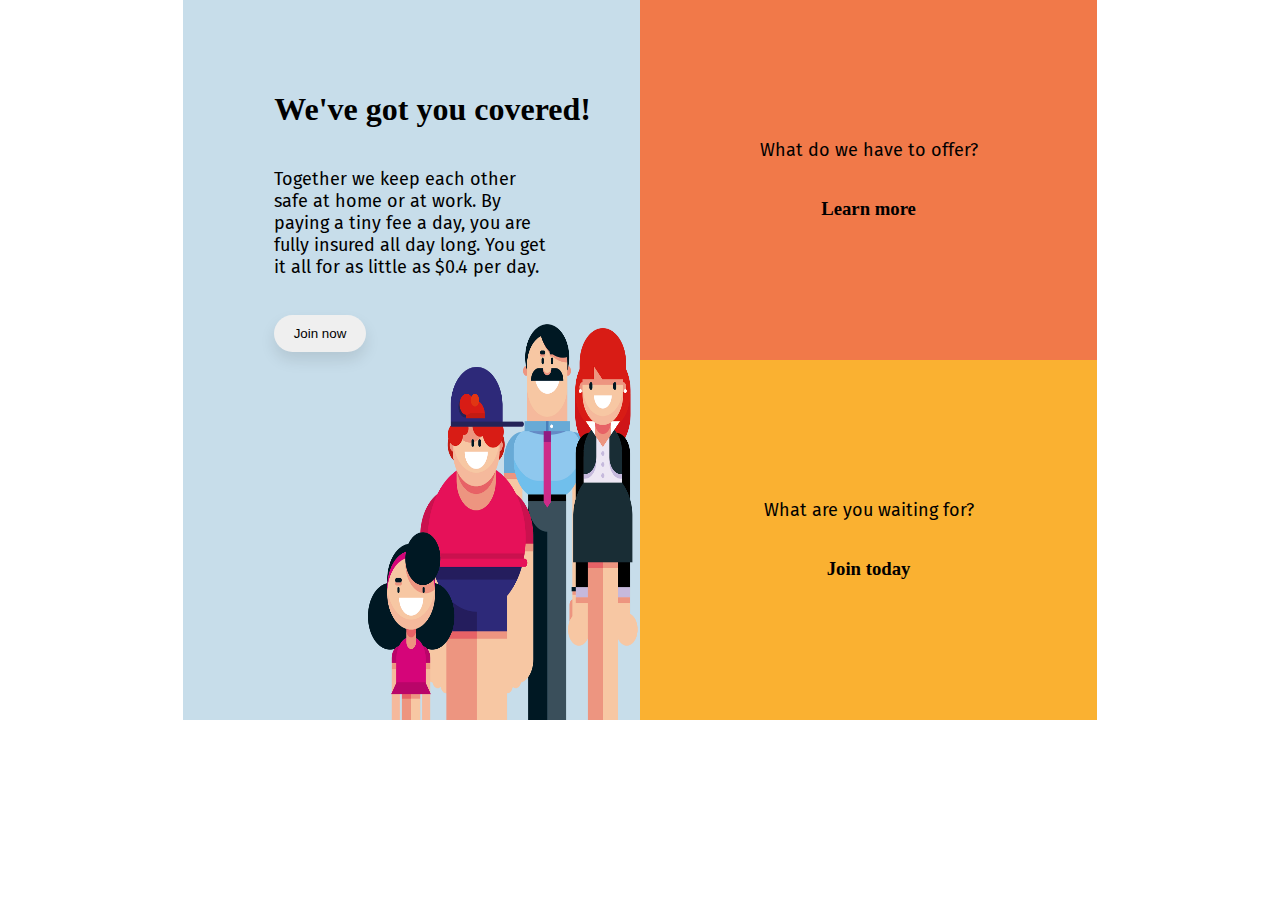
==== index.html @ a1f6c9e5 "First page done" ====
<!DOCTYPE html>
<html lang="en">
  <head>
    <meta charset="UTF-8" />
    <meta name="viewport" content="width=device-width, initial-scale=1.0" />
    <title>Document</title>
    <link rel="stylesheet" href="css/style.css" />
    <link rel="preconnect" href="https://fonts.googleapis.com" />
    <link rel="preconnect" href="https://fonts.gstatic.com" crossorigin />
    <link
      href="https://fonts.googleapis.com/css2?family=Fira+Sans&family=Frank+Ruhl+Libre&display=swap"
      rel="stylesheet"
    />
  </head>
  <body>
    <main>
      <header>
        <div class="header-left">
          <h1>We've got you covered!</h1>
          <p>
            Together we keep each other safe at home or at work. By paying a
            tiny fee a day, you are fully insured all day long. You get it all
            for as little as <span>$0.4 per day.</span>
          </p>
          <button>Join now</button>
        </div>
        <span class="header-right">
          <div class="header-item-right-top">
            <p>What do we have to offer?</p>
            <h3>Learn more</h3>
          </div>
          <div class="header-item-right-bottom">
            <p>What are you waiting for?</p>
            <h3>Join today</h3>
          </div>
        </span>
      </header>
    </main>
  </body>
</html>
---- css/style.css ----
html body {
  margin: 0;
  padding: 0;
}
h1 h3 {
  font-family: "Frank Ruhl Libre", serif;
  font-size: 40px;
}

p {
  font-family: "Fira Sans", sans-serif;
  font-size: 18px;
}

main {
  display: grid;
  grid-template-columns: 1fr 5fr 1fr;
  grid-template-areas:
    "header header header"
    "... nav ..."
    "... join ..."
    "... info ..."
    "... how ..."
    "... footer ...";
}

header {
  display: flex;
  flex-direction: row;
  grid-area: header;
  grid-column-start: 2;
  grid-column-end: 2;
  height: 80vh;
}

.header-left {
  display: flex;
  flex-direction: column;
  align-items: flex-start;
  height: 100%;
  width: 50%;
  background-color: #c7ddea;
  text-align: left;
  background-image: url(assets/family.png);
  background-size: 60% 55%;
  background-repeat: no-repeat;
  background-position: right bottom;
}

.header-left h1 {
  margin-top: 20%;
  margin-left: 20%;
}

.header-left p {
  margin-left: 20%;
  margin-right: 20%;
}

.header-left button {
  padding: 0.7rem;
  width: 20%;
  border-radius: 20px;
  margin-left: 20%;
  margin-top: 1.2rem;
  border: none;
  box-shadow: 0px 8px 15px rgba(0, 0, 0, 0.1);
}

.header-right {
  display: flex;
  flex-direction: column;
  height: 100%;
  width: 50%;
  text-align: center;
}
.header-item-right-top {
  display: flex;
  flex-direction: column;
  justify-content: center;
  height: 50%;
  background-color: #f17949;
}

.header-item-right-bottom {
  display: flex;
  flex-direction: column;
  justify-content: center;
  height: 50%;
  background-color: #fab131;
}
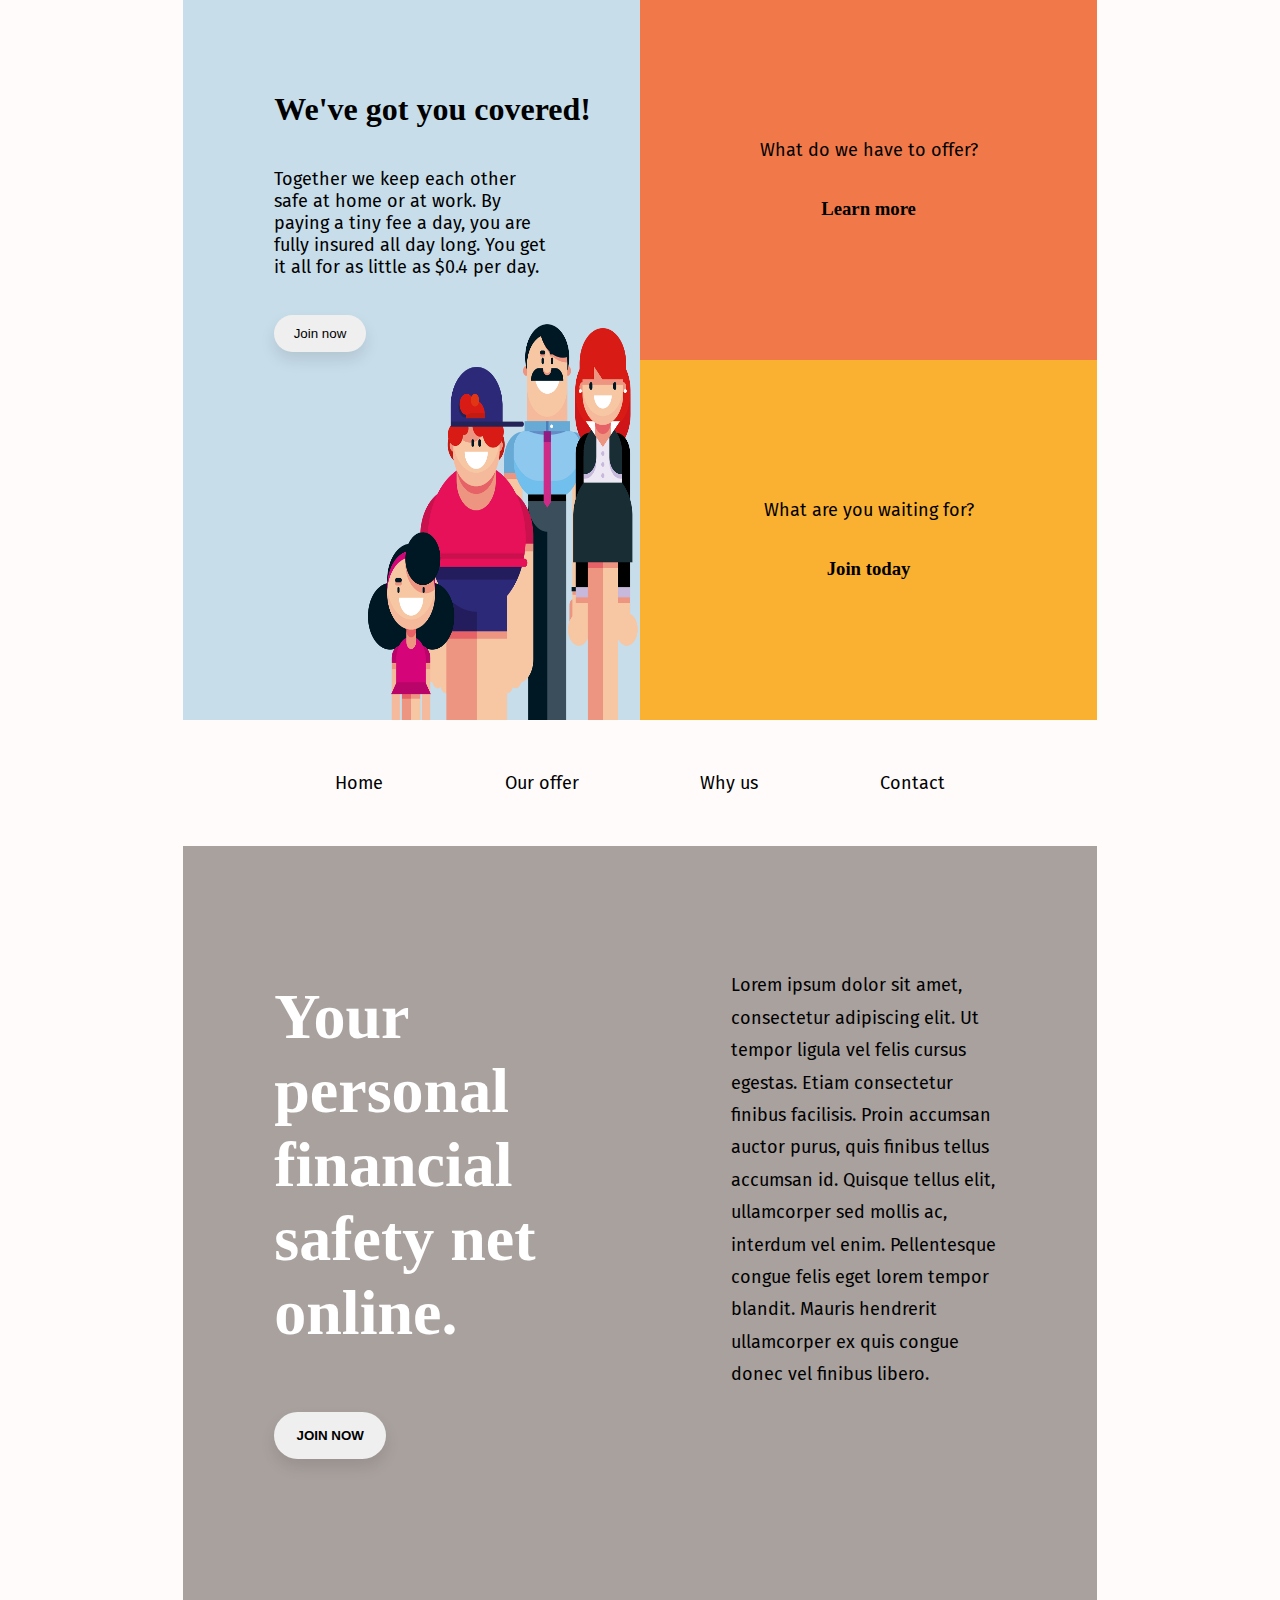
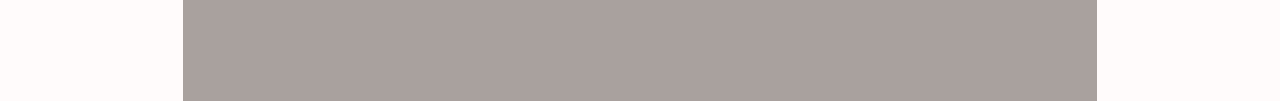
==== commit 81379d32: "started on the join now page with information" ====
--- a/index.html
+++ b/index.html
@@ -35,6 +35,28 @@
           </div>
         </span>
       </header>
+      <nav>
+        <a href="#">Home</a>
+        <a href="#">Our offer</a>
+        <a href="#">Why us</a>
+        <a href="#">Contact</a>
+      </nav>
+      <section class="join-now">
+        <div class="join-now-text-box">
+          <h1>Your personal financial safety net online.</h1>
+          <button><b>JOIN NOW</b></button>
+        </div>
+        <div class="join-now-text-box">
+          <p>
+            Lorem ipsum dolor sit amet, consectetur adipiscing elit. Ut tempor
+            ligula vel felis cursus egestas. Etiam consectetur finibus
+            facilisis. Proin accumsan auctor purus, quis finibus tellus accumsan
+            id. Quisque tellus elit, ullamcorper sed mollis ac, interdum vel
+            enim. Pellentesque congue felis eget lorem tempor blandit. Mauris
+            hendrerit ullamcorper ex quis congue donec vel finibus libero.
+          </p>
+        </div>
+      </section>
     </main>
   </body>
 </html>
--- a/css/style.css
+++ b/css/style.css
@@ -1,7 +1,9 @@
 html body {
   margin: 0;
   padding: 0;
+  background-color: #fffbfb;
 }
+
 h1 h3 {
   font-family: "Frank Ruhl Libre", serif;
   font-size: 40px;
@@ -17,11 +19,11 @@
   grid-template-columns: 1fr 5fr 1fr;
   grid-template-areas:
     "header header header"
-    "... nav ..."
-    "... join ..."
-    "... info ..."
-    "... how ..."
-    "... footer ...";
+    "nav nav nav"
+    "join join join"
+    "info info info"
+    "instructions instructions instructions"
+    "footer footer footer";
 }
 
 header {
@@ -89,3 +91,61 @@
   height: 50%;
   background-color: #fab131;
 }
+
+nav {
+  display: flex;
+  flex-direction: row;
+  grid-area: nav;
+  grid-column-start: 2;
+  grid-column-end: 2;
+  height: 14vh;
+  justify-content: space-around;
+  align-items: center;
+  padding-left: 10%;
+  padding-right: 10%;
+}
+
+nav a {
+  text-decoration: none;
+  font-family: "Fira Sans", sans-serif;
+  font-size: 18px;
+  color: black;
+}
+
+.join-now {
+  display: flex;
+  flex-direction: row;
+  grid-area: join;
+  grid-column-start: 2;
+  grid-column-end: 2;
+  height: 95vh;
+  background-color: #a9a19e;
+}
+
+.join-now-text-box {
+  width: 50%;
+  margin-top: 10%;
+  margin-left: 10%;
+  margin-right: 5%;
+  align-items: flex-start;
+}
+
+.join-now-text-box h1 {
+  color: white;
+  font-size: 64px;
+}
+
+.join-now-text-box p {
+  margin-right: 15%;
+  margin-top: 10%;
+  line-height: 1.8;
+}
+
+.join-now-text-box button {
+  padding: 1rem;
+  width: 35%;
+  border-radius: 1.5rem;
+  margin-top: 1.2rem;
+  border: none;
+  box-shadow: 0px 8px 15px rgba(0, 0, 0, 0.1);
+}
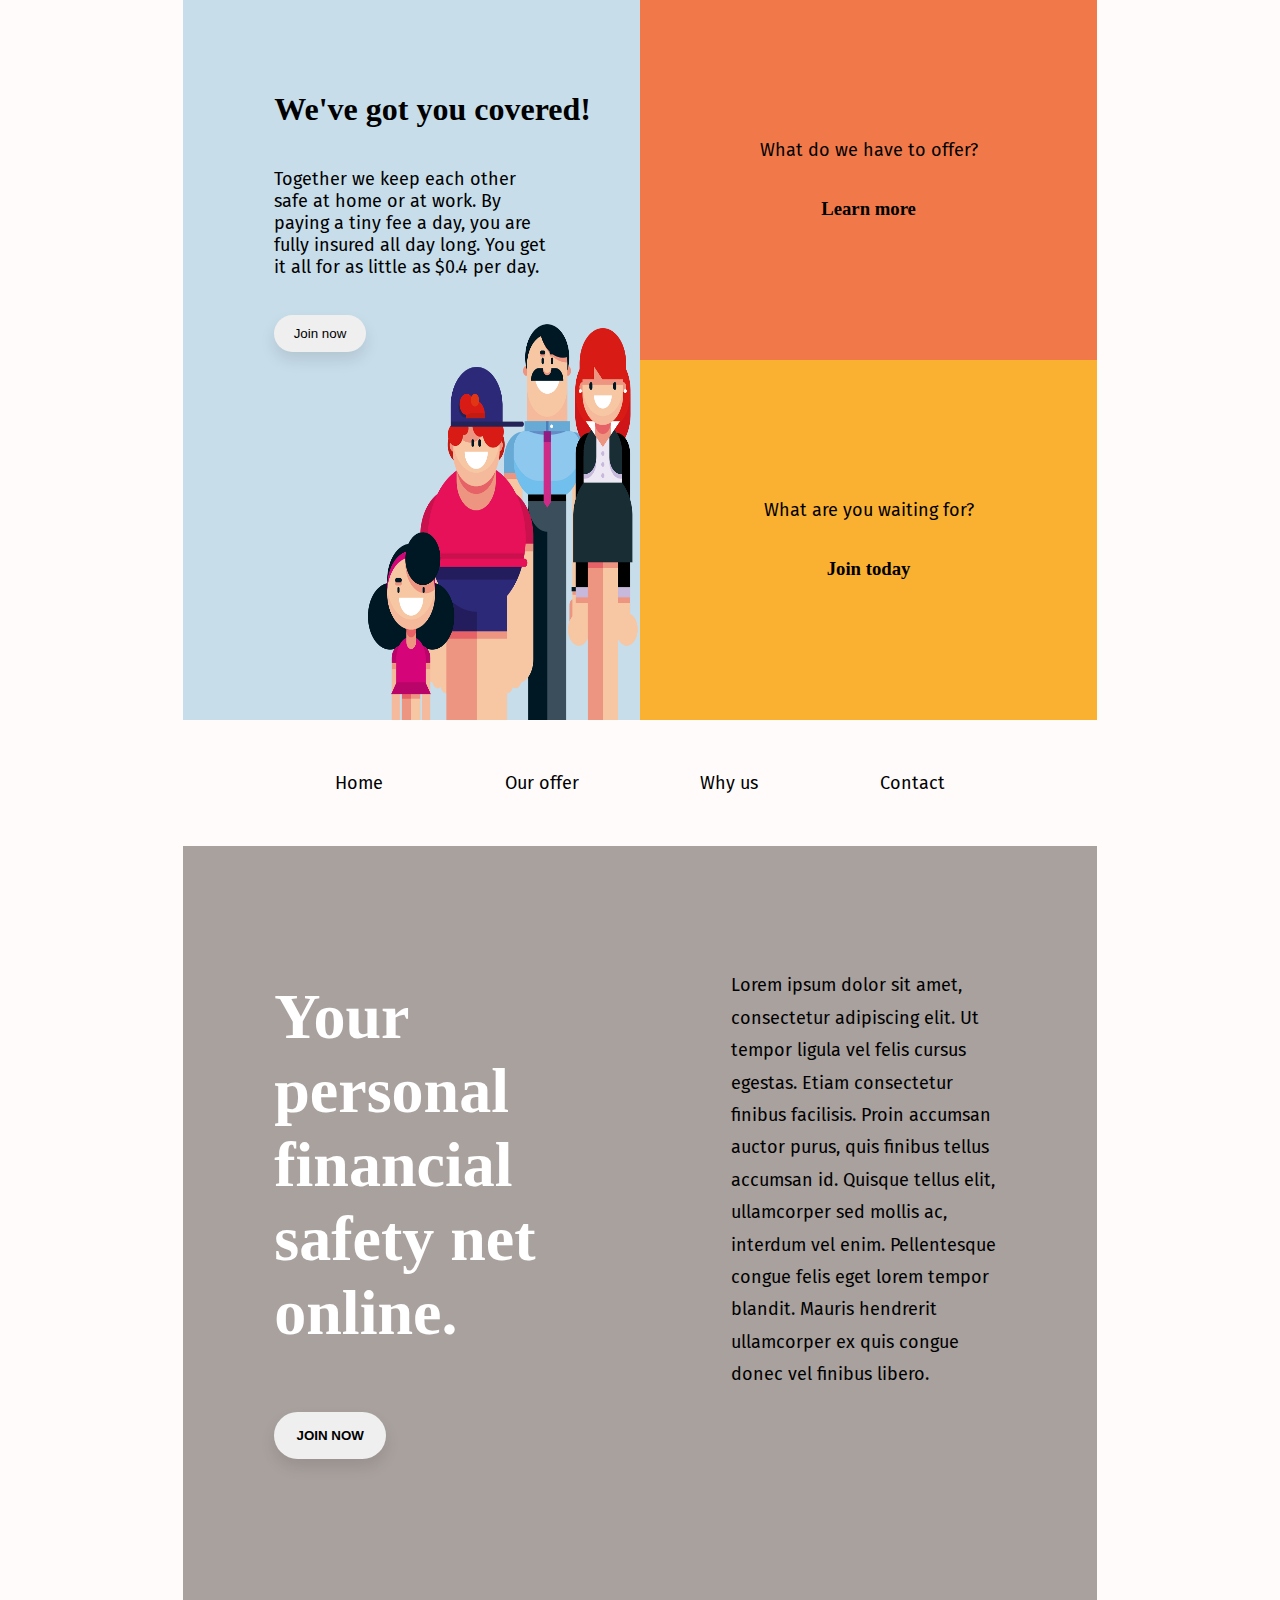
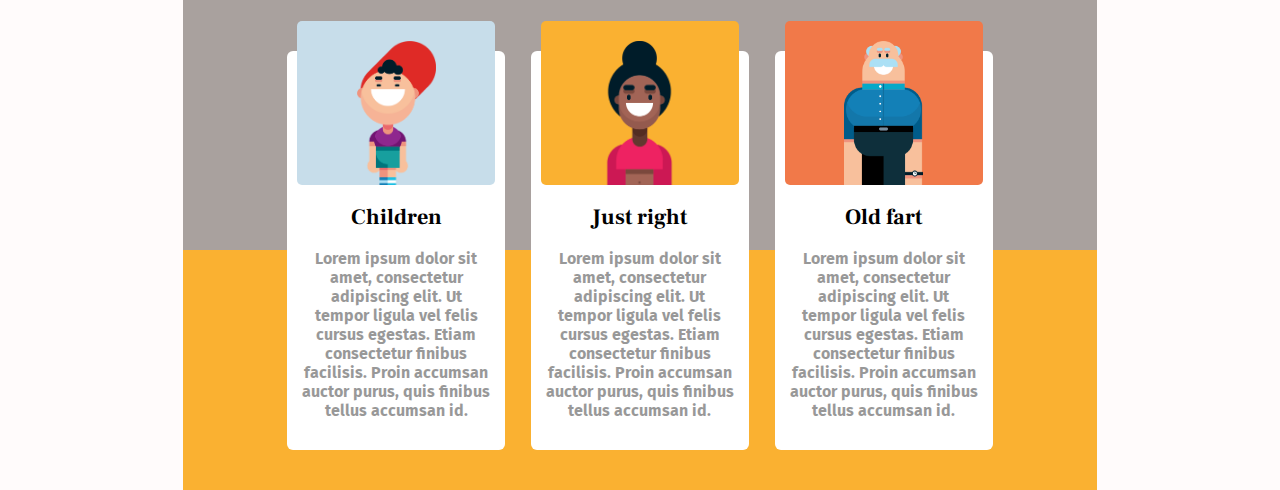
==== commit 5aa3c263: "Added the cards on the join now page" ====
--- a/index.html
+++ b/index.html
@@ -57,6 +57,46 @@
           </p>
         </div>
       </section>
+      <section class="infoboxes">
+        <article class="infobox">
+          <div class="container">
+            <div class="imgcontainer children"></div>
+
+            <h2>Children</h2>
+            <p>
+              Lorem ipsum dolor sit amet, consectetur adipiscing elit. Ut tempor
+              ligula vel felis cursus egestas. Etiam consectetur finibus
+              facilisis. Proin accumsan auctor purus, quis finibus tellus
+              accumsan id.
+            </p>
+          </div>
+        </article>
+        <article class="infobox">
+          <div class="container">
+            <div class="imgcontainer justright"></div>
+
+            <h2>Just right</h2>
+            <p>
+              Lorem ipsum dolor sit amet, consectetur adipiscing elit. Ut tempor
+              ligula vel felis cursus egestas. Etiam consectetur finibus
+              facilisis. Proin accumsan auctor purus, quis finibus tellus
+              accumsan id.
+            </p>
+          </div>
+        </article>
+        <article class="infobox">
+          <div class="container">
+            <div class="imgcontainer oldfart"></div>
+            <h2>Old fart</h2>
+            <p>
+              Lorem ipsum dolor sit amet, consectetur adipiscing elit. Ut tempor
+              ligula vel felis cursus egestas. Etiam consectetur finibus
+              facilisis. Proin accumsan auctor purus, quis finibus tellus
+              accumsan id.
+            </p>
+          </div>
+        </article>
+      </section>
     </main>
   </body>
 </html>
--- a/css/style.css
+++ b/css/style.css
@@ -118,7 +118,7 @@
   grid-area: join;
   grid-column-start: 2;
   grid-column-end: 2;
-  height: 95vh;
+  height: 85vh;
   background-color: #a9a19e;
 }
 
@@ -149,3 +149,86 @@
   border: none;
   box-shadow: 0px 8px 15px rgba(0, 0, 0, 0.1);
 }
+
+.infoboxes {
+  grid-column-start: 2;
+  grid-column-end: 2;
+  display: grid;
+  grid-template-columns: 1fr 1fr 1fr;
+
+  background-image: linear-gradient(
+    to bottom,
+    #a9a19e,
+    #a9a19e 50%,
+    #fab131,
+    #fab131 50%
+  );
+  background-color: #a9a19e;
+  padding-left: 10%;
+  padding-right: 10%;
+}
+
+.infoboxes > .infobox {
+  display: flex;
+  flex-direction: column;
+  justify-content: center;
+  align-items: center;
+  text-align: center;
+  margin-left: 1vw;
+  margin-right: 1vw;
+  padding-top: 40px;
+  padding-bottom: 40px;
+}
+
+.infoboxes .container {
+  background-color: white;
+  border-radius: 6px;
+}
+
+.infoboxes .imgcontainer {
+  height: 12vw;
+  background-color: #c7ddea;
+  margin-top: -30px;
+  margin-left: 10px;
+  margin-right: 10px;
+  border-radius: 5px;
+  overflow: hidden;
+  padding-top: 10px;
+  padding-right: 10px;
+  padding-left: 10px;
+
+  background-size: cover;
+  background-size: 40%;
+  background-repeat: no-repeat;
+  background-position: center;
+  background-position: top;
+  background-position-y: 20px;
+}
+
+.infoboxes > .infobox h2 {
+  font-family: "Frank Ruhl Libre", serif;
+  font-size: 22px;
+}
+
+.infoboxes > .infobox p {
+  font-family: "Fira Sans", sans-serif;
+  margin-left: 15px;
+  margin-right: 15px;
+  margin-bottom: 30px;
+  color: black;
+  opacity: 40%;
+  font-size: 16px;
+  font-weight: bold;
+}
+.infoboxes .children {
+  background-color: #c7ddea;
+  background-image: url("assets/child.png");
+}
+.infoboxes .oldfart {
+  background-color: #f17949;
+  background-image: url("assets/old.png");
+}
+.infoboxes .justright {
+  background-color: #fab131;
+  background-image: url("assets/adult.png");
+}
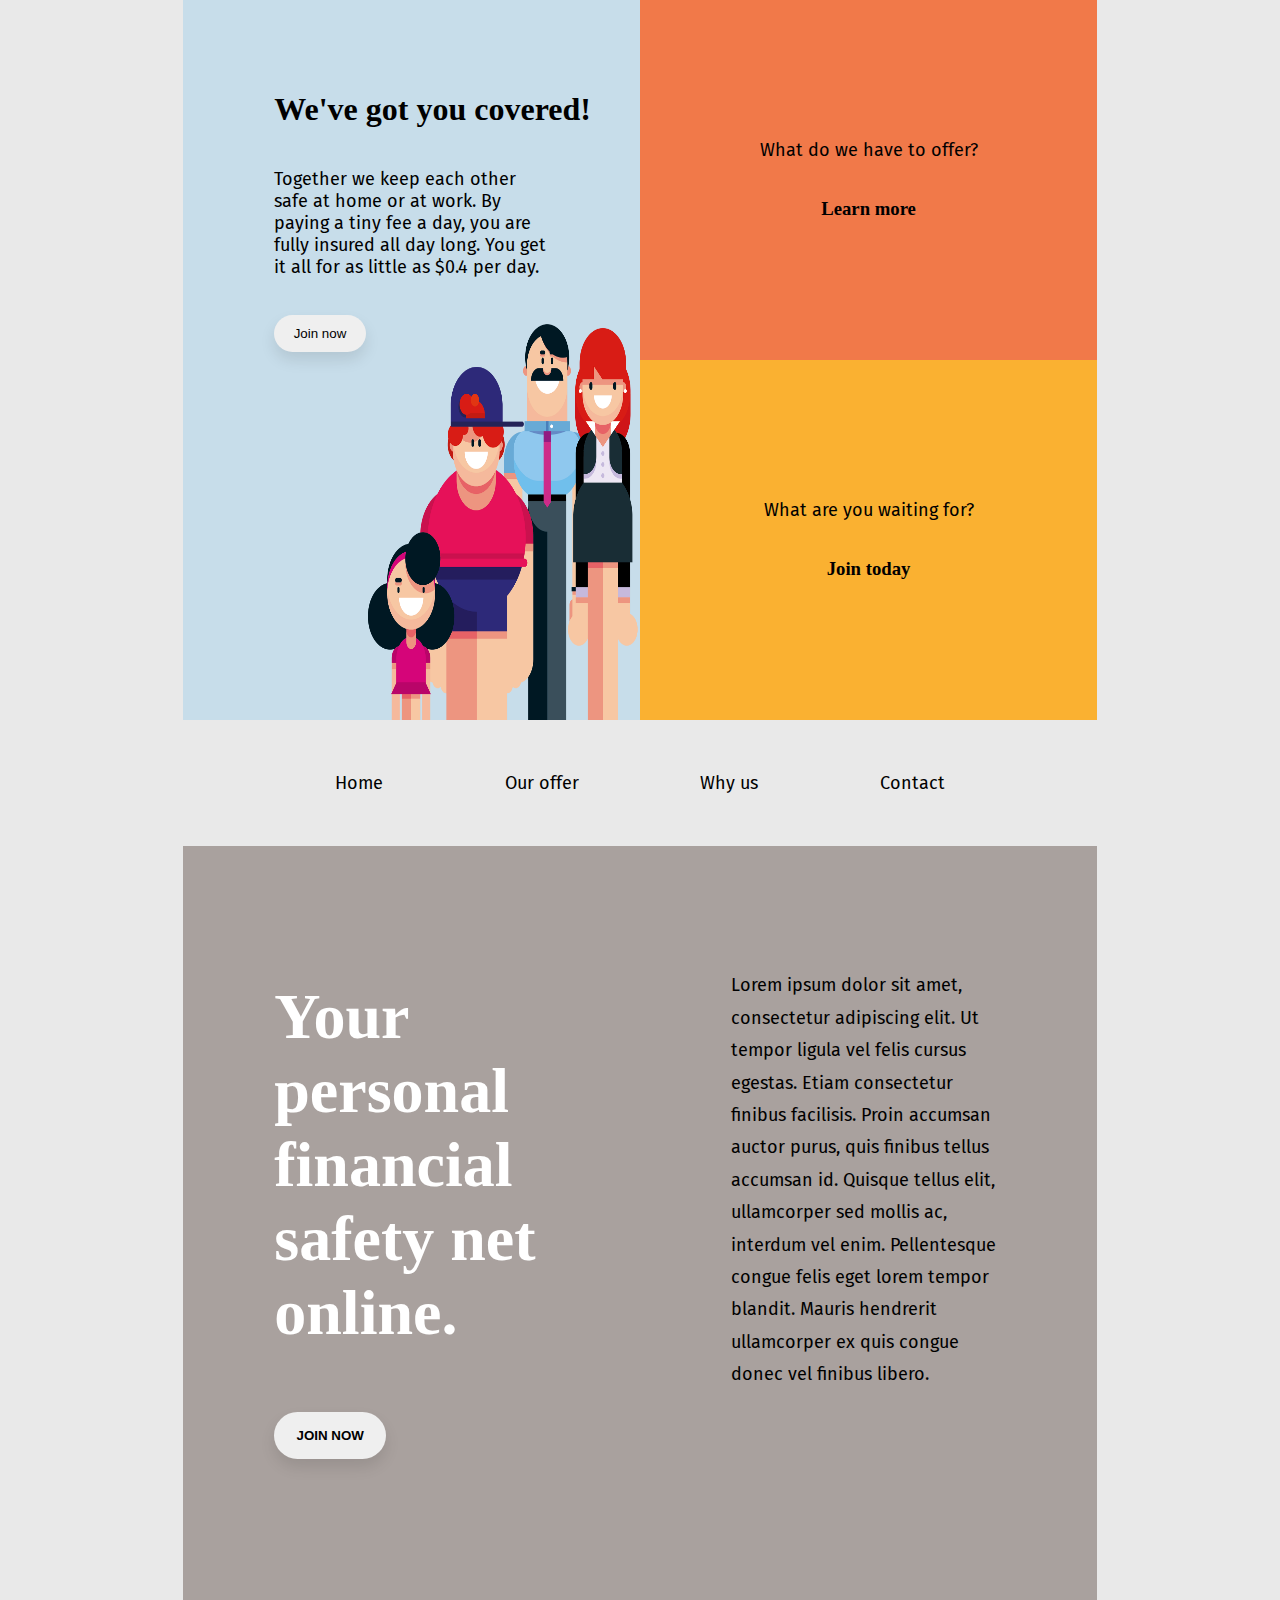
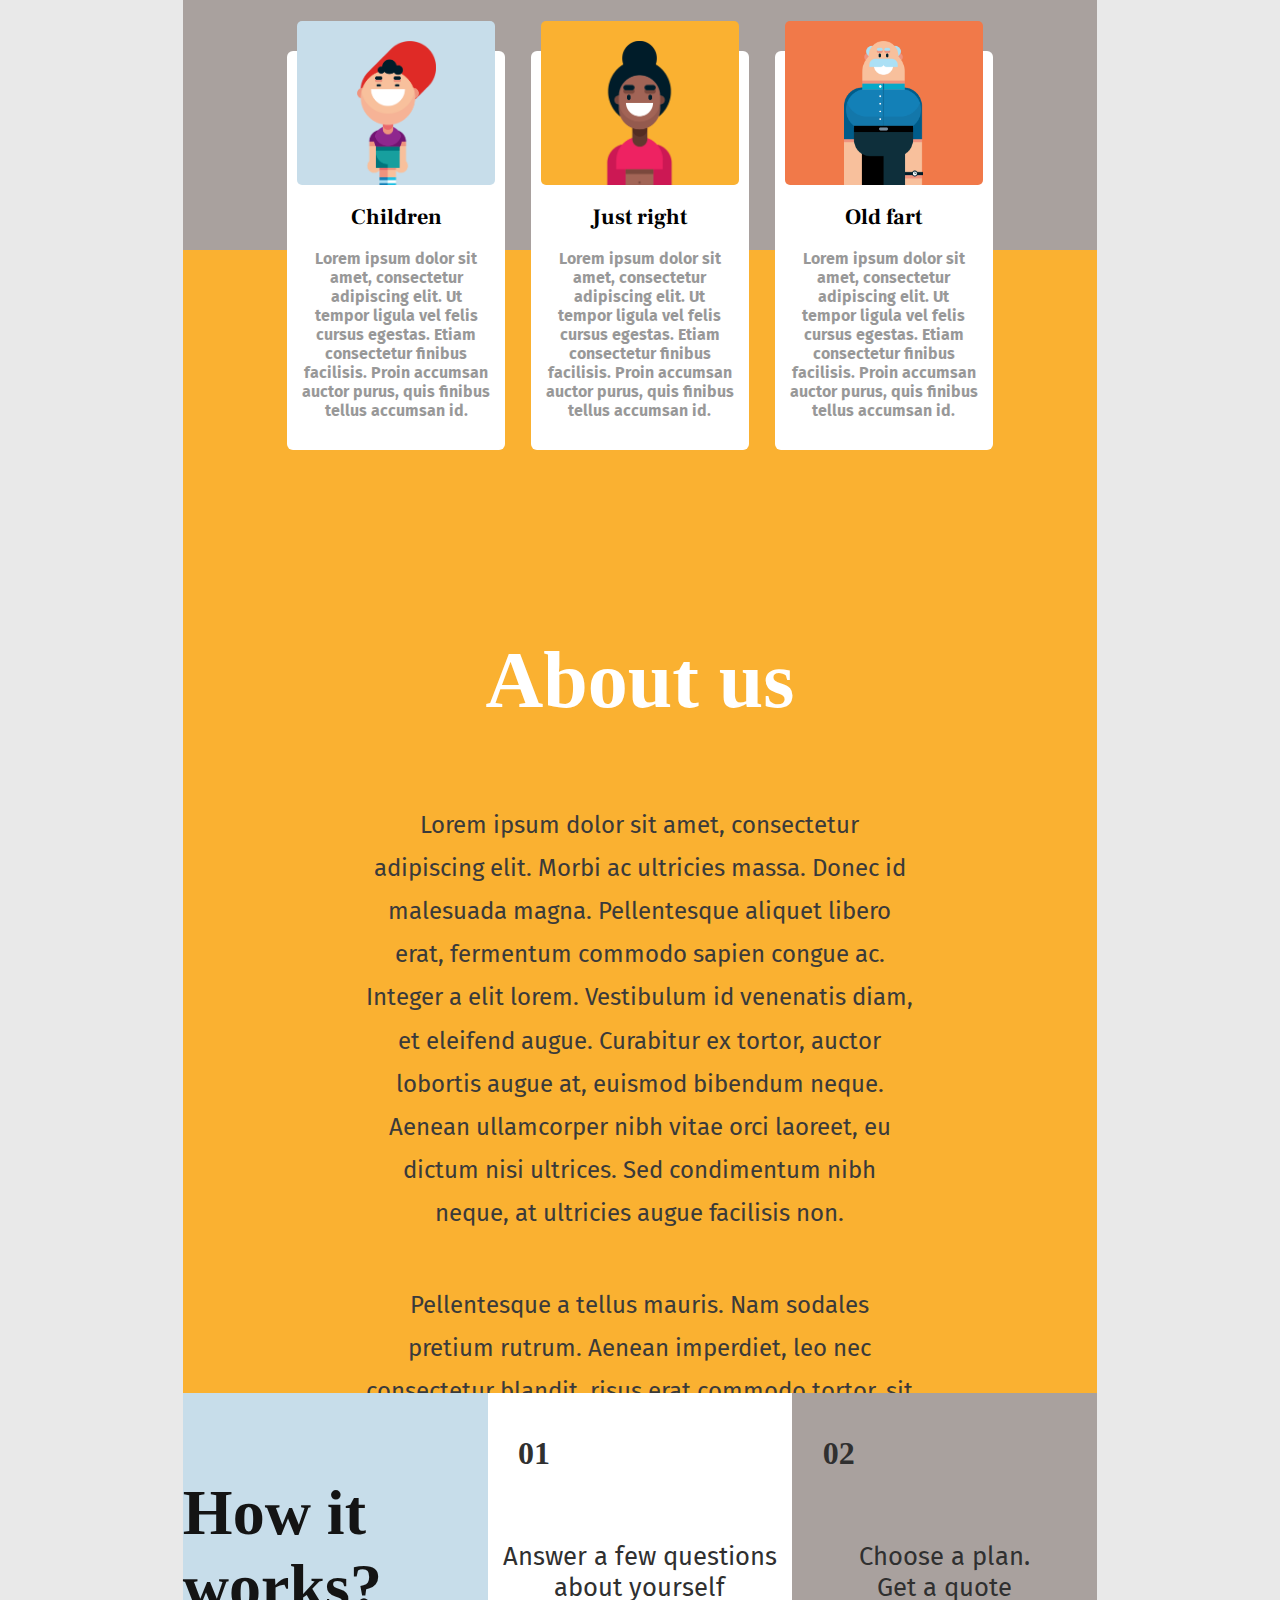
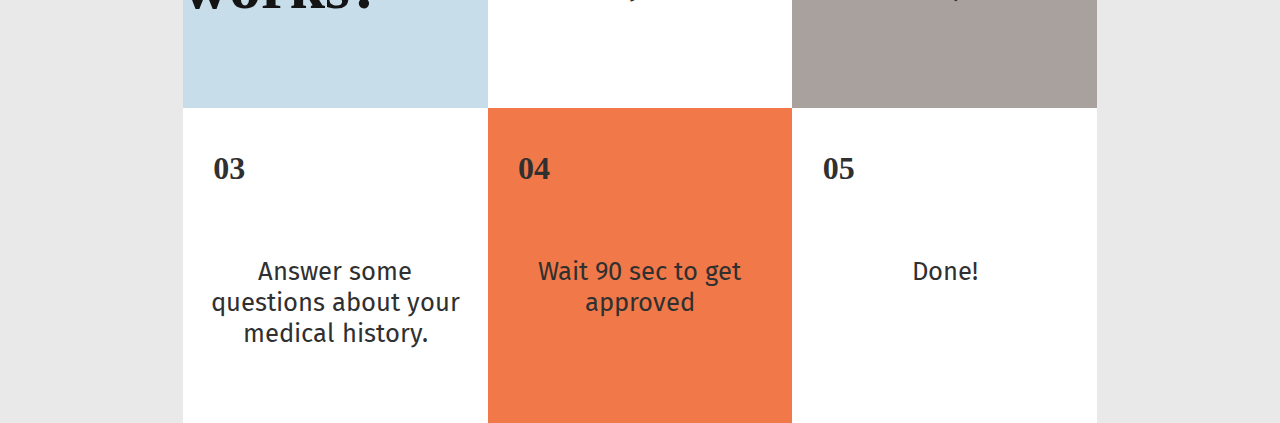
==== commit 2ff83301: "Added the about us page and the instruction boxes" ====
--- a/index.html
+++ b/index.html
@@ -97,6 +97,51 @@
           </div>
         </article>
       </section>
+      <section class="info">
+        <h1>About us</h1>
+        <p>
+          Lorem ipsum dolor sit amet, consectetur adipiscing elit. Morbi ac
+          ultricies massa. Donec id malesuada magna. Pellentesque aliquet libero
+          erat, fermentum commodo sapien congue ac. Integer a elit lorem.
+          Vestibulum id venenatis diam, et eleifend augue. Curabitur ex tortor,
+          auctor lobortis augue at, euismod bibendum neque. Aenean ullamcorper
+          nibh vitae orci laoreet, eu dictum nisi ultrices. Sed condimentum nibh
+          neque, at ultricies augue facilisis non.
+        </p>
+        <p>
+          Pellentesque a tellus mauris. Nam sodales pretium rutrum. Aenean
+          imperdiet, leo nec consectetur blandit, risus erat commodo tortor, sit
+          amet dignissim orci lorem vel felis. Ut tempus dignissim.
+        </p>
+      </section>
+      <section class="instructions">
+        <span class="instruction-box-1">
+          <h1>How it works?</h1>
+        </span>
+        <span class="instruction-box-2">
+          <h4>01</h4>
+          <p>Answer a few questions about yourself</p>
+        </span>
+        <span class="instruction-box-3">
+          <h4>02</h4>
+          <p>
+            Choose a plan. <br />
+            Get a quote
+          </p>
+        </span>
+        <span class="instruction-box-4">
+          <h4>03</h4>
+          <p>Answer some questions about your medical history.</p>
+        </span>
+        <span class="instruction-box-5">
+          <h4>04</h4>
+          <p>Wait 90 sec to get approved</p>
+        </span>
+        <span class="instruction-box-6">
+          <h4>05</h4>
+          <p>Done!</p>
+        </span>
+      </section>
     </main>
   </body>
 </html>
--- a/css/style.css
+++ b/css/style.css
@@ -1,7 +1,7 @@
 html body {
   margin: 0;
   padding: 0;
-  background-color: #fffbfb;
+  background-color: #e9e9e9;
 }
 
 h1 h3 {
@@ -22,6 +22,7 @@
     "nav nav nav"
     "join join join"
     "info info info"
+    "about-us about-us about-us"
     "instructions instructions instructions"
     "footer footer footer";
 }
@@ -151,6 +152,7 @@
 }
 
 .infoboxes {
+  grid-area: info;
   grid-column-start: 2;
   grid-column-end: 2;
   display: grid;
@@ -232,3 +234,189 @@
   background-color: #fab131;
   background-image: url("assets/adult.png");
 }
+
+.info {
+  display: flex;
+  flex-direction: column;
+  grid-area: about-us;
+  grid-column-start: 2;
+  grid-column-end: 2;
+  height: 80vh;
+  background-color: #fab131;
+  text-align: center;
+  padding: 10% 20%;
+}
+
+.info > h1 {
+  color: white;
+  font-size: 5rem;
+}
+
+.info > p {
+  color: rgb(58, 58, 58);
+  line-height: 1.8;
+  font-size: 1.5rem;
+}
+
+.instructions {
+  grid-area: instructions;
+  grid-column-start: 2;
+  grid-column-end: 2;
+
+  display: grid;
+  grid-template-columns: 1fr 1fr 1fr;
+  grid-template-rows: 1fr 1fr;
+
+  height: 70vh;
+  background-color: white;
+}
+
+.instructions > .instruction-box-1 {
+  display: flex;
+  grid-column: 1;
+  grid-row: 1;
+
+  justify-content: center;
+  align-items: center;
+
+  background-color: #c7ddea;
+
+  color: rgb(20, 20, 20);
+
+  font-size: 2rem;
+}
+
+.instructions > .instruction-box-2 {
+  display: flex;
+  flex-direction: column;
+  grid-column: 2;
+  grid-row: 1;
+
+  text-align: center;
+
+  background-color: white;
+
+  color: rgb(48, 48, 48);
+}
+
+.instructions > .instruction-box-2 > h4 {
+  align-self: flex-start;
+  font-size: 2rem;
+  margin-left: 10%;
+}
+
+.instructions > .instruction-box-2 > p {
+  align-self: center;
+  justify-self: center;
+
+  margin-left: 5%;
+  margin-right: 5%;
+  font-size: 1.6rem;
+}
+
+.instructions > .instruction-box-3 {
+  display: flex;
+  flex-direction: column;
+  grid-column: 3;
+  grid-row: 1;
+
+  text-align: center;
+
+  background-color: #a9a19e;
+
+  color: rgb(48, 48, 48);
+}
+
+.instructions > .instruction-box-3 > h4 {
+  align-self: flex-start;
+  font-size: 2rem;
+  margin-left: 10%;
+}
+
+.instructions > .instruction-box-3 > p {
+  align-self: center;
+  justify-self: center;
+
+  font-size: 1.6rem;
+}
+
+.instructions > .instruction-box-4 {
+  display: flex;
+  flex-direction: column;
+  grid-column: 1;
+  grid-row: 2;
+
+  text-align: center;
+
+  background-color: white;
+
+  color: rgb(48, 48, 48);
+}
+
+.instructions > .instruction-box-4 > h4 {
+  align-self: flex-start;
+  font-size: 2rem;
+  margin-left: 10%;
+}
+
+.instructions > .instruction-box-4 > p {
+  align-self: center;
+  justify-self: center;
+
+  margin-left: 5%;
+  margin-right: 5%;
+
+  font-size: 1.6rem;
+}
+
+.instructions > .instruction-box-5 {
+  display: flex;
+  flex-direction: column;
+  grid-column: 2;
+  grid-row: 2;
+
+  text-align: center;
+
+  background-color: #f17949;
+
+  color: rgb(48, 48, 48);
+}
+
+.instructions > .instruction-box-5 > h4 {
+  align-self: flex-start;
+  font-size: 2rem;
+  margin-left: 10%;
+}
+
+.instructions > .instruction-box-5 > p {
+  align-self: center;
+  justify-self: center;
+
+  font-size: 1.6rem;
+}
+
+.instructions > .instruction-box-6 {
+  display: flex;
+  flex-direction: column;
+  grid-column: 3;
+  grid-row: 2;
+
+  text-align: center;
+
+  background-color: white;
+
+  color: rgb(48, 48, 48);
+}
+
+.instructions > .instruction-box-6 > h4 {
+  align-self: flex-start;
+  font-size: 2rem;
+  margin-left: 10%;
+}
+
+.instructions > .instruction-box-6 > p {
+  align-self: center;
+  justify-self: center;
+
+  font-size: 1.6rem;
+}
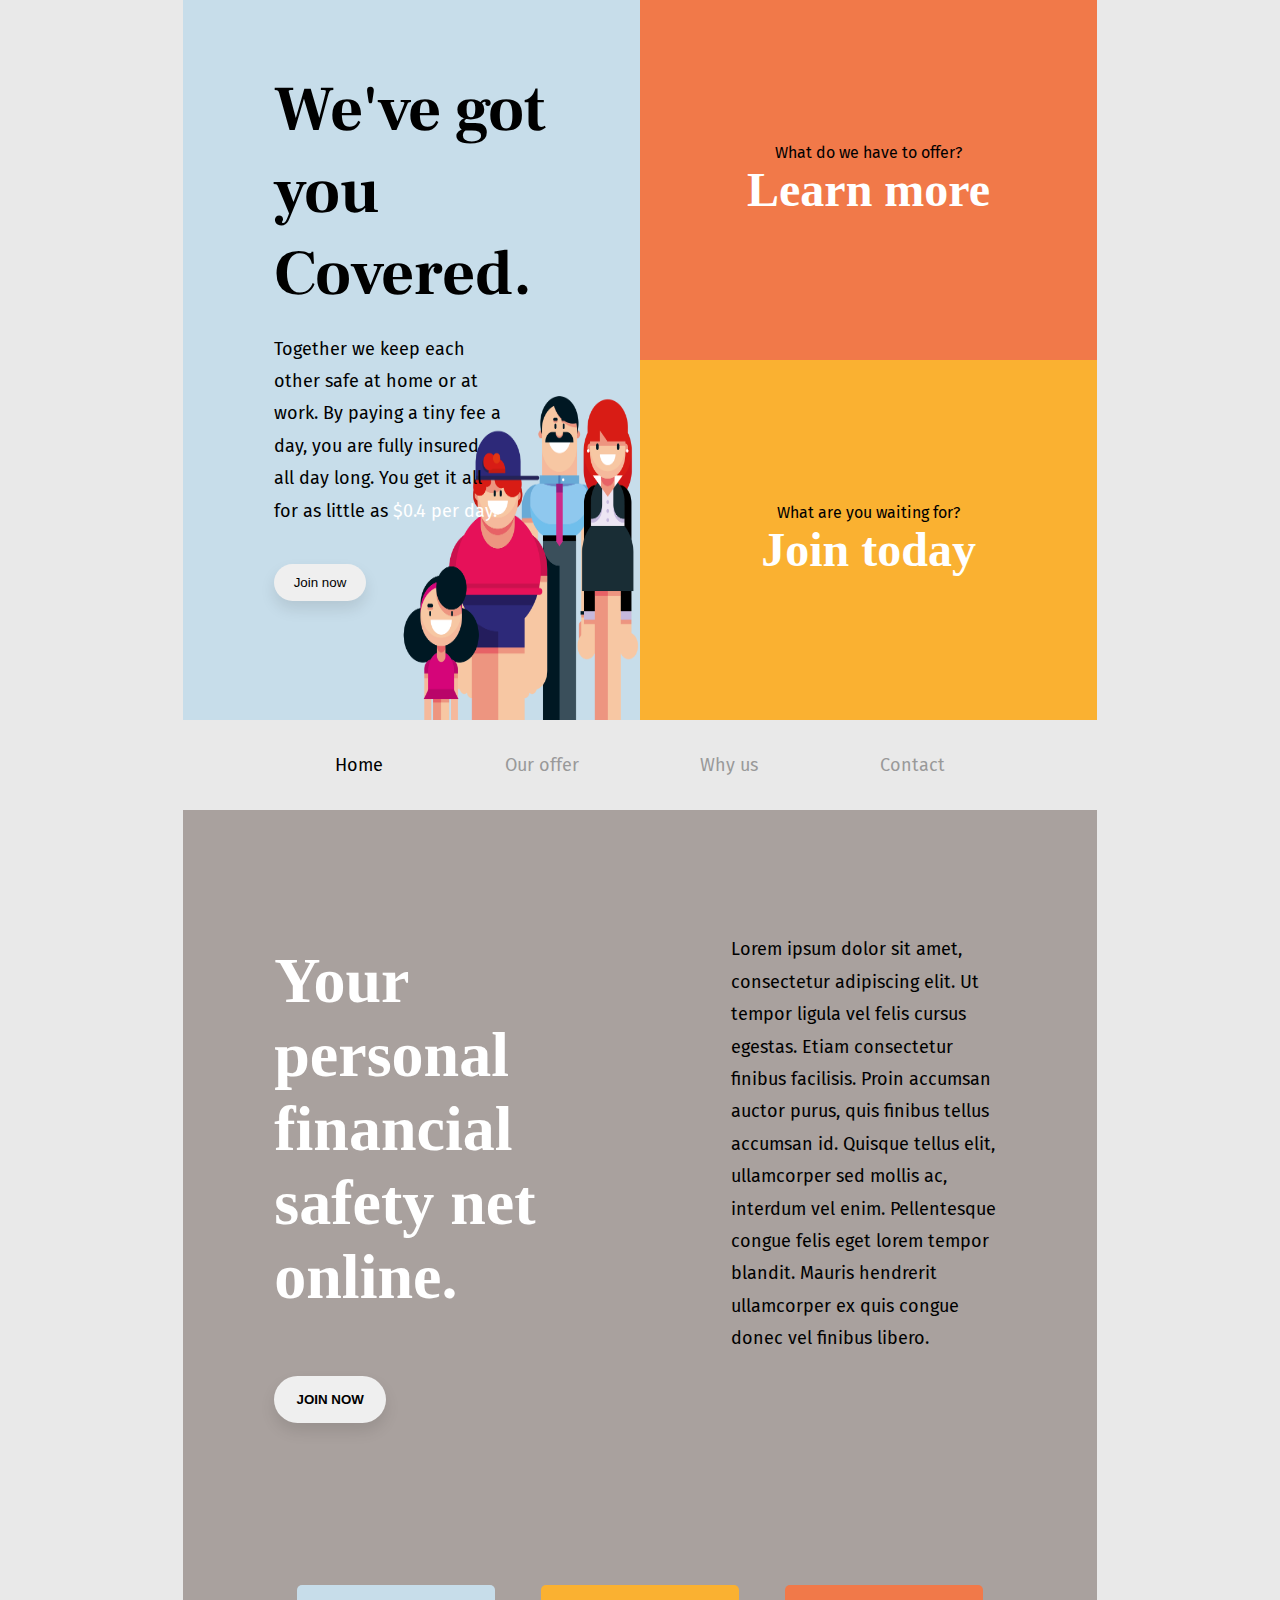
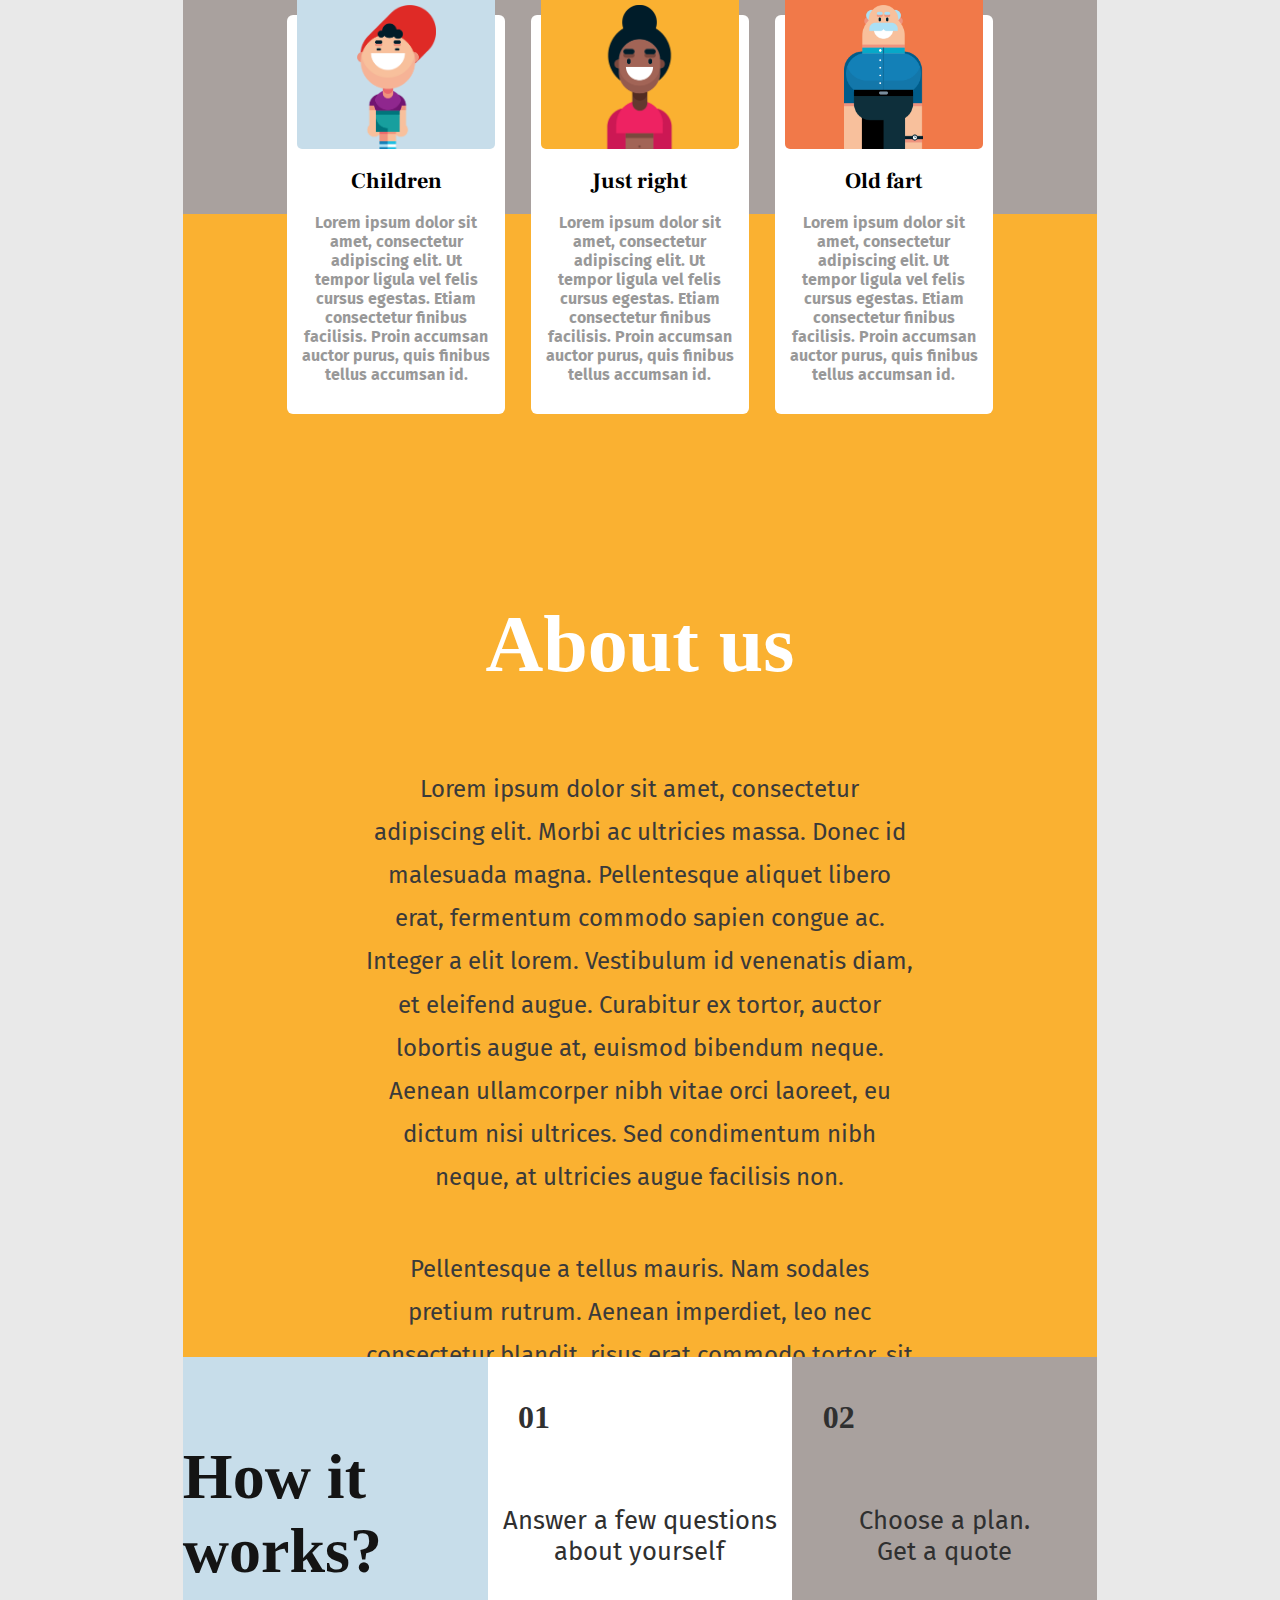
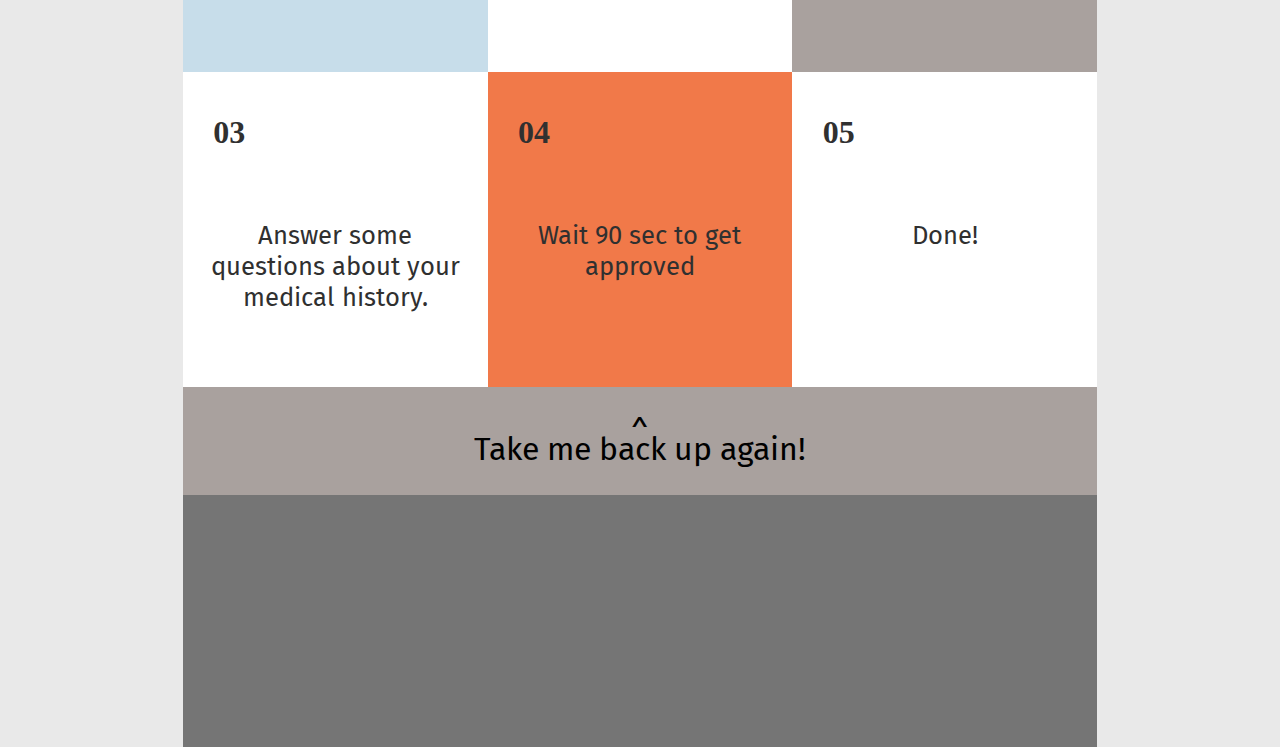
==== commit 83086dcf: "Added footer and fixed up styling across the website" ====
--- a/index.html
+++ b/index.html
@@ -16,11 +16,11 @@
     <main>
       <header>
         <div class="header-left">
-          <h1>We've got you covered!</h1>
+          <h1>We've got you Covered.</h1>
           <p>
             Together we keep each other safe at home or at work. By paying a
             tiny fee a day, you are fully insured all day long. You get it all
-            for as little as <span>$0.4 per day.</span>
+            for as little as <span class="white">$0.4 per day.</span>
           </p>
           <button>Join now</button>
         </div>
@@ -36,7 +36,7 @@
         </span>
       </header>
       <nav>
-        <a href="#">Home</a>
+        <a class="active" href="#">Home</a>
         <a href="#">Our offer</a>
         <a href="#">Why us</a>
         <a href="#">Contact</a>
@@ -142,6 +142,9 @@
           <p>Done!</p>
         </span>
       </section>
+      <footer>
+        <a class="link" href="#">^ <br />Take me back up again!</a>
+      </footer>
     </main>
   </body>
 </html>
--- a/css/style.css
+++ b/css/style.css
@@ -45,19 +45,28 @@
   background-color: #c7ddea;
   text-align: left;
   background-image: url(assets/family.png);
-  background-size: 60% 55%;
+  background-size: 52% 45%;
   background-repeat: no-repeat;
   background-position: right bottom;
 }
 
 .header-left h1 {
-  margin-top: 20%;
+  font-family: "Frank Ruhl Libre", serif;
+  margin-top: 15%;
   margin-left: 20%;
+  margin-bottom: 0px;
+  font-size: 4rem;
 }
 
 .header-left p {
   margin-left: 20%;
-  margin-right: 20%;
+  margin-right: 30%;
+  line-height: 1.8;
+  font-size: 18px;
+}
+
+.header-left > p > .white {
+  color: white;
 }
 
 .header-left button {
@@ -77,6 +86,7 @@
   width: 50%;
   text-align: center;
 }
+
 .header-item-right-top {
   display: flex;
   flex-direction: column;
@@ -85,6 +95,17 @@
   background-color: #f17949;
 }
 
+.header-item-right-top > p {
+  margin: 0;
+  font-size: 1rem;
+}
+
+.header-item-right-top > h3 {
+  color: white;
+  font-size: 3rem;
+  margin: 0;
+}
+
 .header-item-right-bottom {
   display: flex;
   flex-direction: column;
@@ -93,13 +114,24 @@
   background-color: #fab131;
 }
 
+.header-item-right-bottom > p {
+  margin: 0;
+  font-size: 1rem;
+}
+
+.header-item-right-bottom > h3 {
+  color: white;
+  font-size: 3rem;
+  margin: 0;
+}
+
 nav {
   display: flex;
   flex-direction: row;
   grid-area: nav;
   grid-column-start: 2;
   grid-column-end: 2;
-  height: 14vh;
+  height: 10vh;
   justify-content: space-around;
   align-items: center;
   padding-left: 10%;
@@ -110,6 +142,10 @@
   text-decoration: none;
   font-family: "Fira Sans", sans-serif;
   font-size: 18px;
+  color: rgb(153, 153, 153);
+}
+
+nav > .active {
   color: black;
 }
 
@@ -420,3 +456,35 @@
 
   font-size: 1.6rem;
 }
+
+footer {
+  display: flex;
+  flex-direction: row;
+  justify-content: center;
+
+  grid-area: footer;
+  grid-column-start: 2;
+  grid-column-end: 2;
+
+  height: 40vh;
+  background-color: #757575;
+}
+
+footer > .link {
+  display: flex;
+  justify-content: center;
+  align-items: center;
+  height: 30%;
+  text-align: center;
+  background-color: #a9a19e;
+  width: 100%;
+}
+
+footer > a {
+  text-decoration: none;
+  color: black;
+
+  font-size: 2rem;
+  line-height: 0.5;
+  font-family: "Fira Sans", sans-serif;
+}
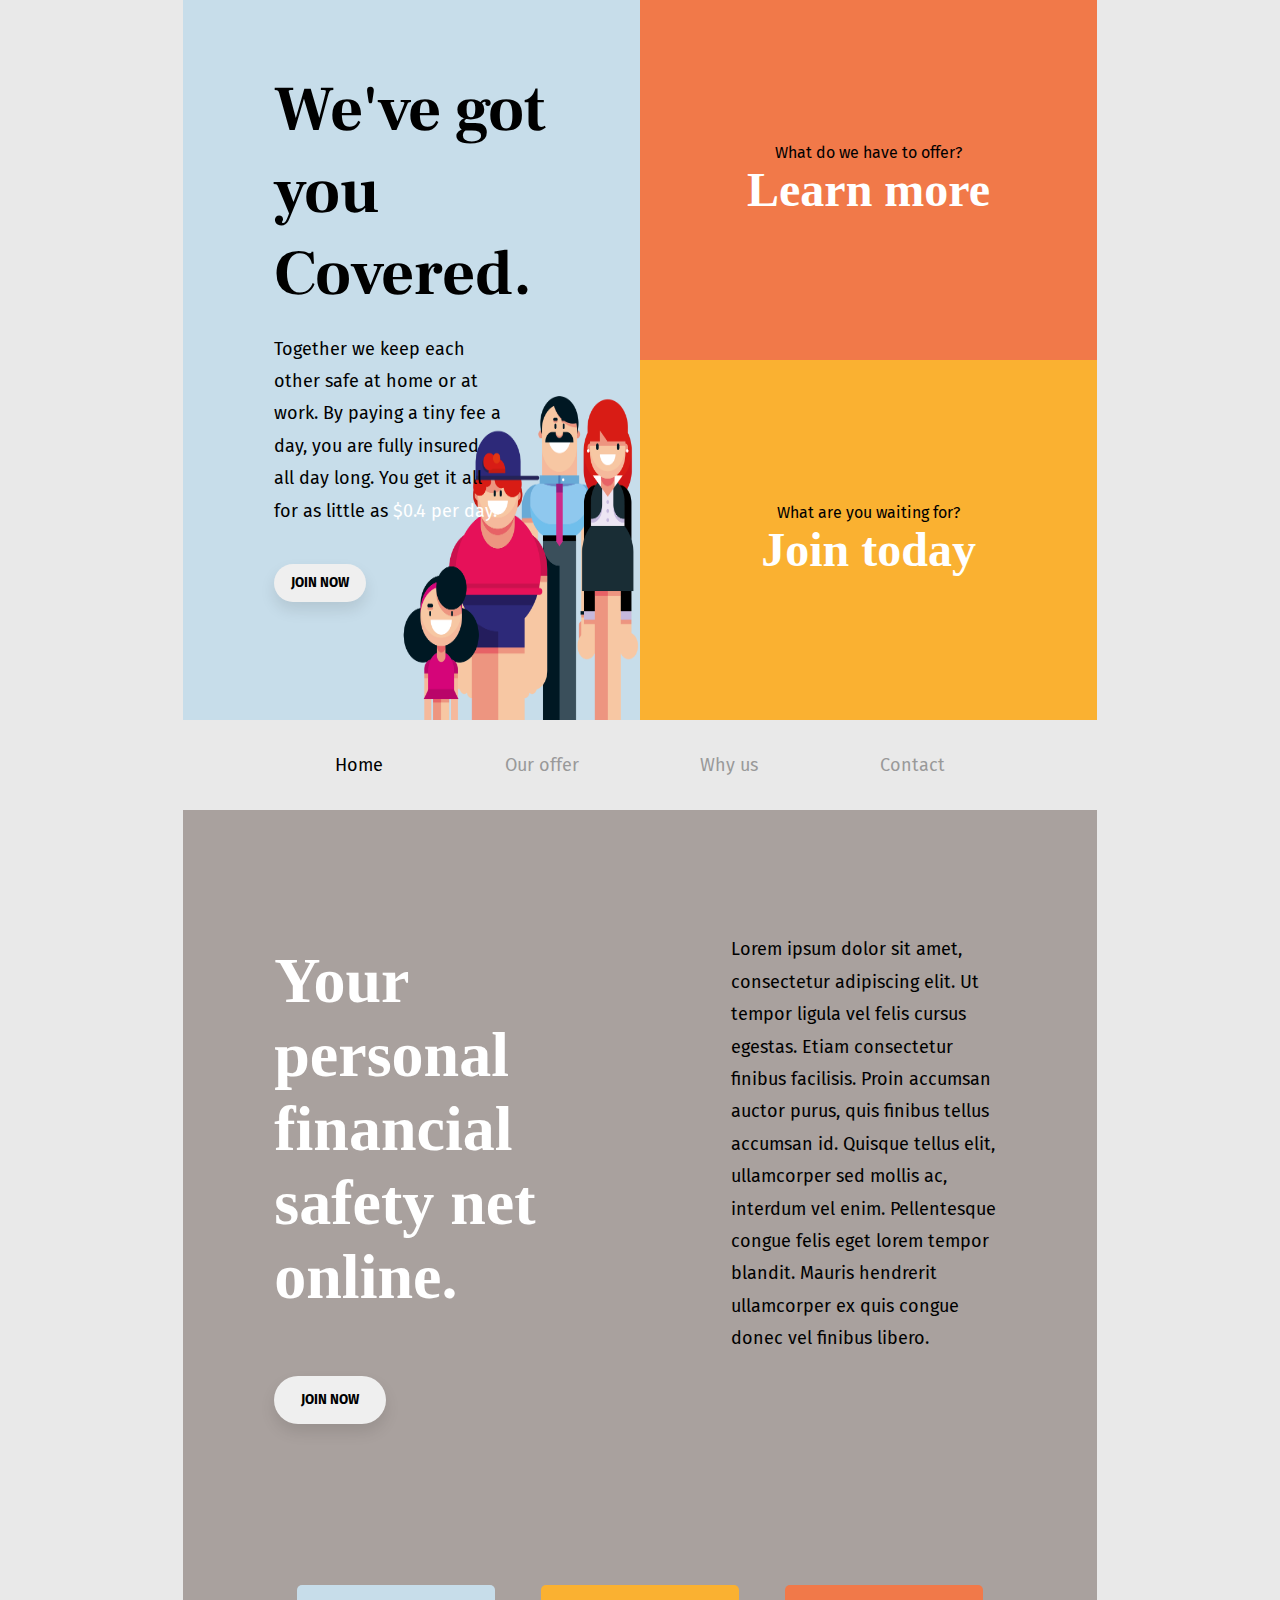
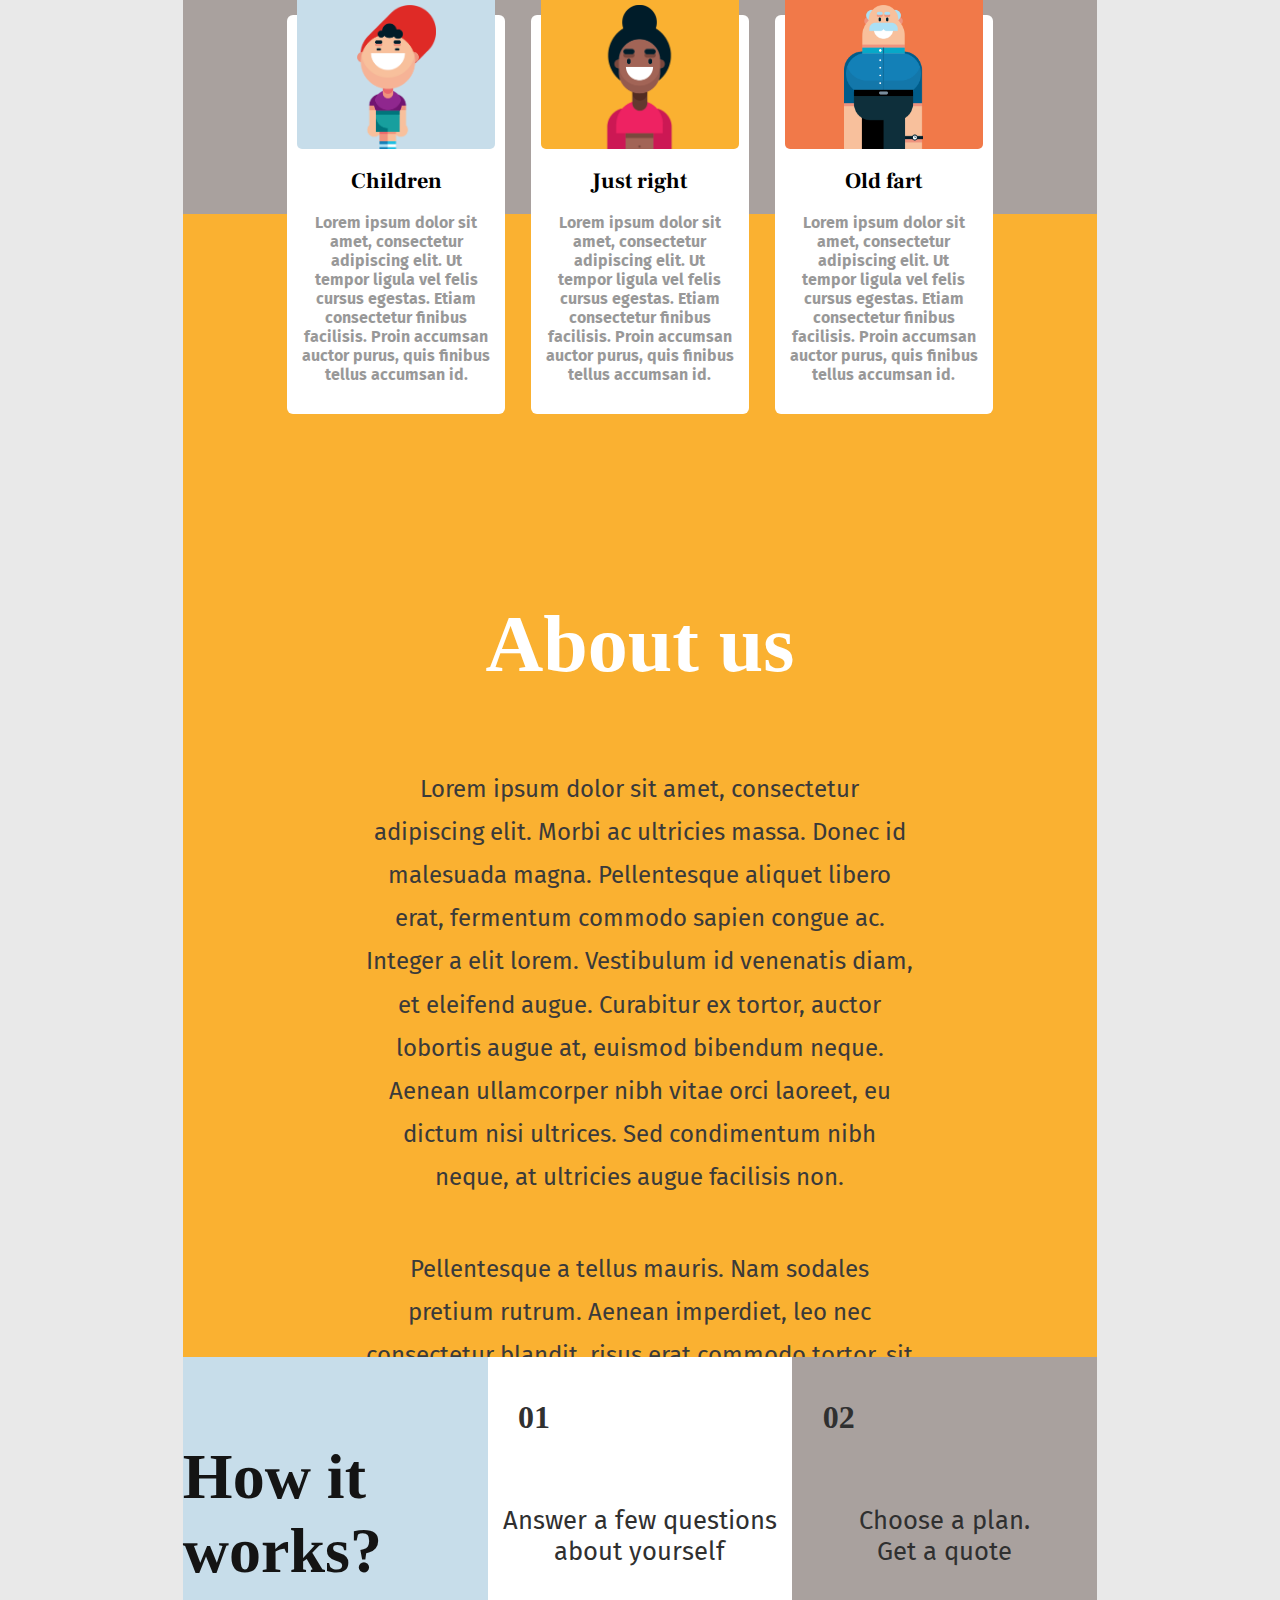
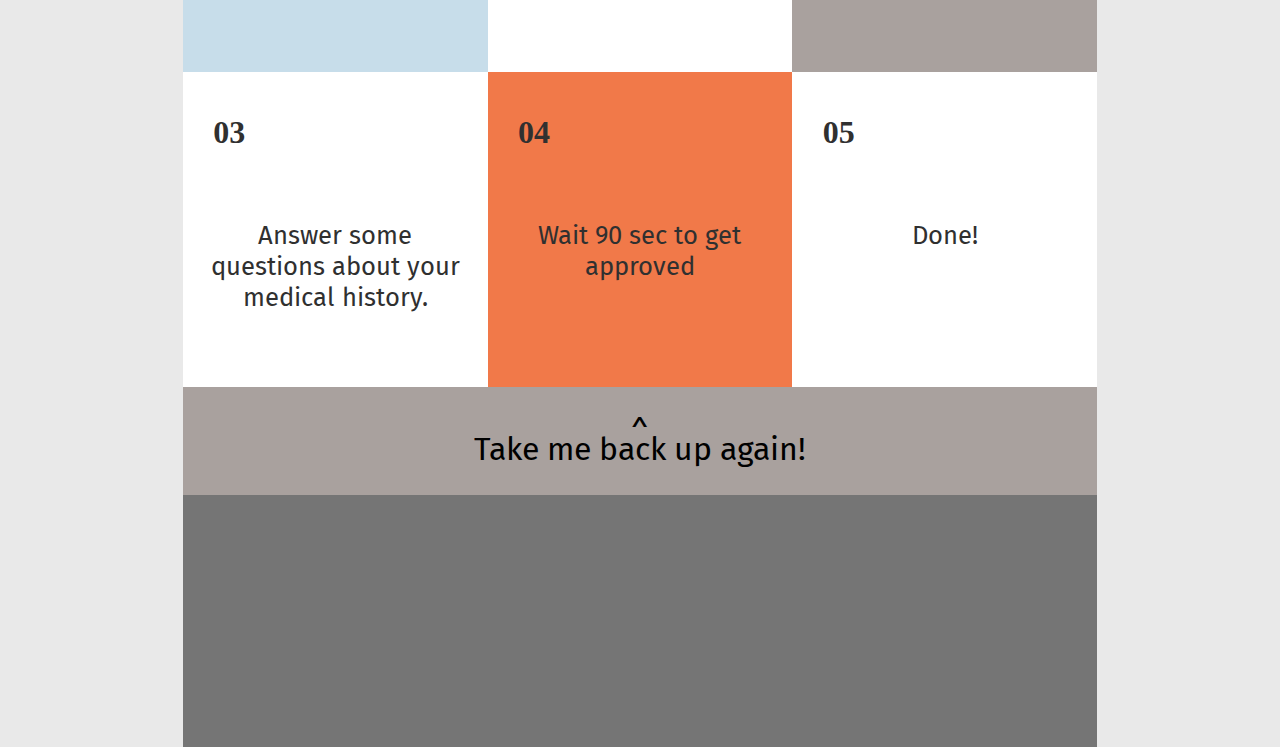
==== commit 38325cf1: "Improved small styling errors, such as button paddings and width, added fonts to all types of text o" ====
--- a/index.html
+++ b/index.html
@@ -22,7 +22,7 @@
             tiny fee a day, you are fully insured all day long. You get it all
             for as little as <span class="white">$0.4 per day.</span>
           </p>
-          <button>Join now</button>
+          <button><b>JOIN NOW</b></button>
         </div>
         <span class="header-right">
           <div class="header-item-right-top">
@@ -39,7 +39,7 @@
         <a class="active" href="#">Home</a>
         <a href="#">Our offer</a>
         <a href="#">Why us</a>
-        <a href="#">Contact</a>
+        <a href="contact.html">Contact</a>
       </nav>
       <section class="join-now">
         <div class="join-now-text-box">
@@ -115,32 +115,32 @@
         </p>
       </section>
       <section class="instructions">
-        <span class="instruction-box-1">
+        <div class="item instruction-box-1">
           <h1>How it works?</h1>
-        </span>
-        <span class="instruction-box-2">
+        </div>
+        <div class="item instruction-box-2">
           <h4>01</h4>
           <p>Answer a few questions about yourself</p>
-        </span>
-        <span class="instruction-box-3">
+        </div>
+        <div class="item instruction-box-3">
           <h4>02</h4>
           <p>
             Choose a plan. <br />
             Get a quote
           </p>
-        </span>
-        <span class="instruction-box-4">
+        </div>
+        <div class="item instruction-box-4">
           <h4>03</h4>
           <p>Answer some questions about your medical history.</p>
-        </span>
-        <span class="instruction-box-5">
+        </div>
+        <div class="item instruction-box-5">
           <h4>04</h4>
           <p>Wait 90 sec to get approved</p>
-        </span>
-        <span class="instruction-box-6">
+        </div>
+        <div class="item instruction-box-6">
           <h4>05</h4>
           <p>Done!</p>
-        </span>
+        </div>
       </section>
       <footer>
         <a class="link" href="#">^ <br />Take me back up again!</a>
--- a/css/style.css
+++ b/css/style.css
@@ -4,7 +4,7 @@
   background-color: #e9e9e9;
 }
 
-h1 h3 {
+h1 h2 h3 h4 h5 {
   font-family: "Frank Ruhl Libre", serif;
   font-size: 40px;
 }
@@ -12,6 +12,14 @@
 p {
   font-family: "Fira Sans", sans-serif;
   font-size: 18px;
+}
+
+a {
+  font-family: "Fira Sans", sans-serif;
+}
+
+button {
+  font-family: "Fira Sans", sans-serif;
 }
 
 main {
@@ -488,3 +496,168 @@
   line-height: 0.5;
   font-family: "Fira Sans", sans-serif;
 }
+
+@media only screen and (max-width: 768px) {
+  main {
+    width: 100%;
+    display: grid;
+    grid-template-columns: 1fr;
+    grid-template-areas:
+      "header"
+      "nav"
+      "join"
+      "info"
+      "about-us"
+      "instructions"
+      "footer";
+  }
+
+  header {
+    flex-direction: column;
+    height: 180vh;
+    width: 100%;
+  }
+
+  header > .header-left {
+    height: 50%;
+    width: 100%;
+    background-position: bottom center;
+    background-size: 433px 400px;
+  }
+
+  header > .header-left > h1 {
+    margin-left: 20px;
+    text-align: left;
+    font-size: 54px;
+    margin-top: 5%;
+  }
+
+  header > .header-left > p {
+    margin-left: 20px;
+    margin-right: 20px;
+  }
+
+  header > .header-left > button {
+    margin-left: 20px;
+    width: 25%;
+    padding: 1rem;
+  }
+
+  header > .header-right {
+    height: 50%;
+    width: 100%;
+  }
+
+  .join-now {
+    flex-direction: column;
+    height: auto;
+    margin: 0px;
+    padding: 0px;
+    padding-top: 40px;
+  }
+
+  .join-now > .join-now-text-box {
+    width: 100%;
+    margin: 0px;
+    padding: 0px;
+  }
+
+  .join-now > .join-now-text-box > h1 {
+    margin: 0px;
+    padding: 20px 5%;
+  }
+
+  .join-now > .join-now-text-box > p {
+    margin: 0px;
+    padding: 20px 5%;
+  }
+
+  .join-now > .join-now-text-box > button {
+    margin: 20px 5%;
+  }
+
+  .infoboxes {
+    display: flex;
+    flex-direction: column;
+    background-image: none;
+  }
+
+  .infoboxes > .infobox > .container > .imgcontainer {
+    height: 32vh;
+    background-size: 30%;
+  }
+
+  .info {
+    padding: 5% 5%;
+    height: auto;
+  }
+
+  .instructions {
+    display: flex;
+    flex-direction: column;
+    height: auto;
+  }
+
+  .instructions > .item {
+    height: 300px;
+  }
+}
+
+@media only screen and (max-width: 440px) {
+  header > .header-left {
+    background-size: 380px 350px;
+  }
+
+  header > .header-left > button {
+    width: 40%;
+    padding: 20px;
+    border-radius: 32px;
+  }
+
+  nav {
+    display: none;
+  }
+
+  .join-now > .join-now-text-box > h1 {
+    font-size: 54px;
+  }
+
+  .join-now > .join-now-text-box > p {
+    padding: 15px 5%;
+  }
+
+  .join-now > .join-now-text-box > button {
+    display: none;
+  }
+
+  .infoboxes > .infobox > .container > .imgcontainer {
+    height: 20vh;
+  }
+
+  .info > h1 {
+    font-size: 54px;
+    margin: 20px 0px;
+  }
+
+  .info > p {
+    font-size: 18px;
+    line-height: 1.4;
+  }
+
+  .instructions > .item {
+    height: 200px;
+  }
+
+  .instructions > .item > h4 {
+    margin: 20px 40px;
+  }
+
+  .instructions > .item > p {
+    margin: 25px 15px;
+    margin-top: 0px;
+  }
+
+  footer > a {
+    font-size: 20px;
+  }
+}
